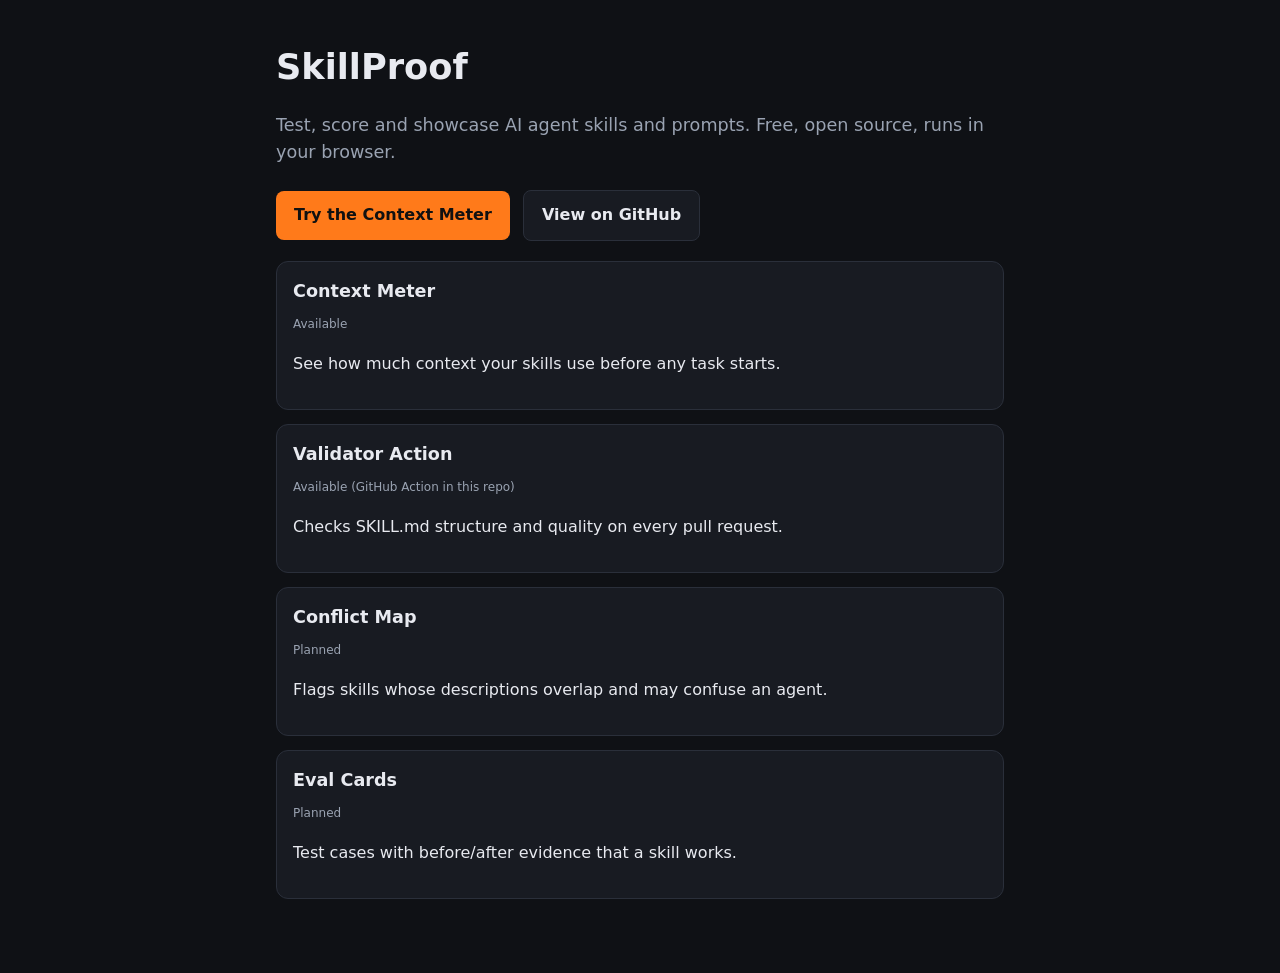
==== docs/index.html @ be1b812c "Create index.html for SkillProof landing page This HTML file serves as the main page for SkillProof," ====
<!DOCTYPE html>
<html lang="en">
<head>
<meta charset="utf-8">
<meta name="viewport" content="width=device-width, initial-scale=1">
<title>SkillProof</title>
<style>
  :root { --bg:#0f1115; --card:#181b22; --text:#e8eaf0; --muted:#9aa3b2; --accent:#ff7a1a; --line:#2a2f3a; }
  * { box-sizing: border-box; }
  body { margin:0; background:var(--bg); color:var(--text);
         font-family:system-ui,-apple-system,Segoe UI,Roboto,sans-serif; line-height:1.55; }
  main { max-width:760px; margin:0 auto; padding:40px 16px 60px; }
  h1 { font-size:2.2rem; margin:0 0 8px; }
  p.lead { color:var(--muted); font-size:1.1rem; }
  .card { background:var(--card); border:1px solid var(--line); border-radius:12px; padding:16px; margin:14px 0; }
  .card h2 { margin:0 0 6px; font-size:1.1rem; }
  .tag { font-size:.75rem; color:var(--muted); }
  a.btn { display:inline-block; background:var(--accent); color:#111; font-weight:700;
          padding:12px 18px; border-radius:8px; text-decoration:none; margin:6px 8px 6px 0; }
  a.ghost { background:var(--card); color:var(--text); border:1px solid var(--line); }
</style>
</head>
<body>
<main>
  <h1>SkillProof</h1>
  <p class="lead">Test, score and showcase AI agent skills and prompts. Free, open source, runs in your browser.</p>
  <a class="btn" href="meter/">Try the Context Meter</a>
  <a class="btn ghost" href="https://github.com/piyush2707/skillproof">View on GitHub</a>

  <div class="card"><h2>Context Meter</h2>
    <span class="tag">Available</span>
    <p>See how much context your skills use before any task starts.</p></div>
  <div class="card"><h2>Validator Action</h2>
    <span class="tag">Available (GitHub Action in this repo)</span>
    <p>Checks SKILL.md structure and quality on every pull request.</p></div>
  <div class="card"><h2>Conflict Map</h2>
    <span class="tag">Planned</span>
    <p>Flags skills whose descriptions overlap and may confuse an agent.</p></div>
  <div class="card"><h2>Eval Cards</h2>
    <span class="tag">Planned</span>
    <p>Test cases with before/after evidence that a skill works.</p></div>
</main>
</body>
</html>
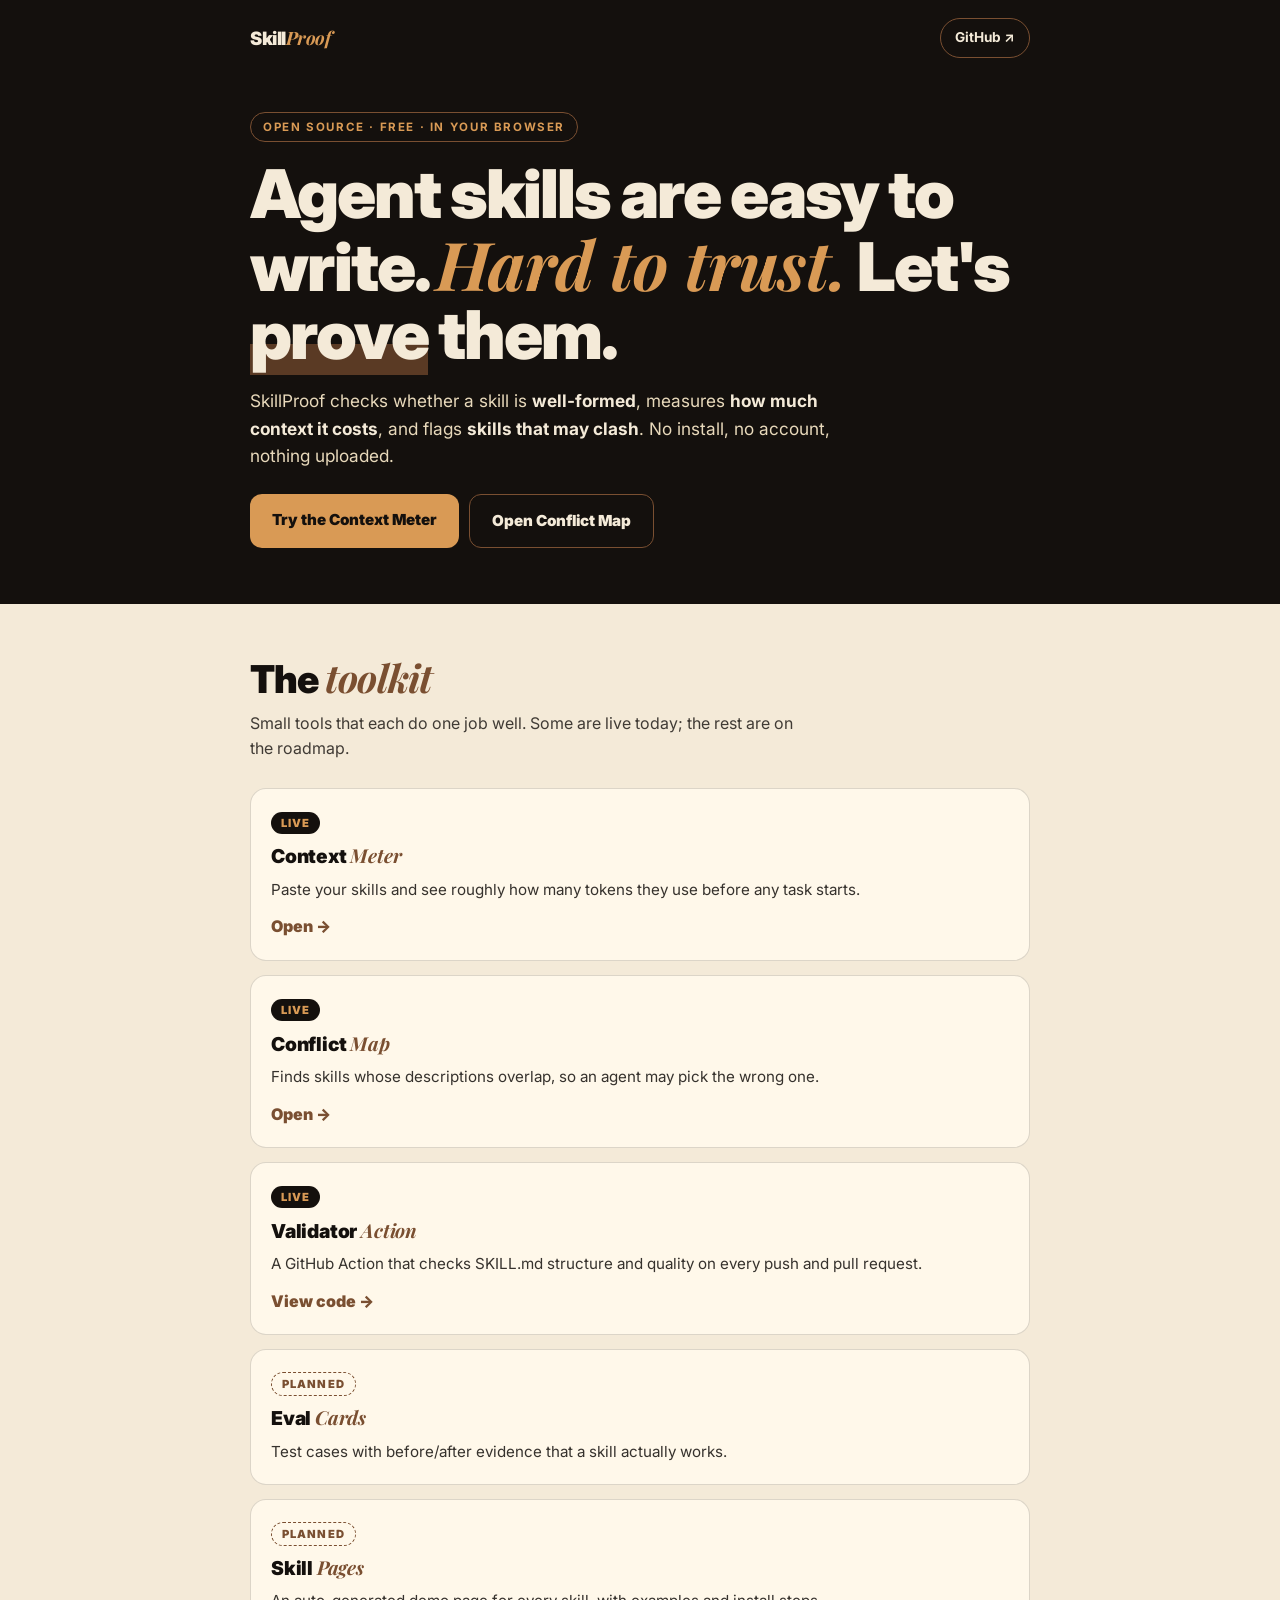
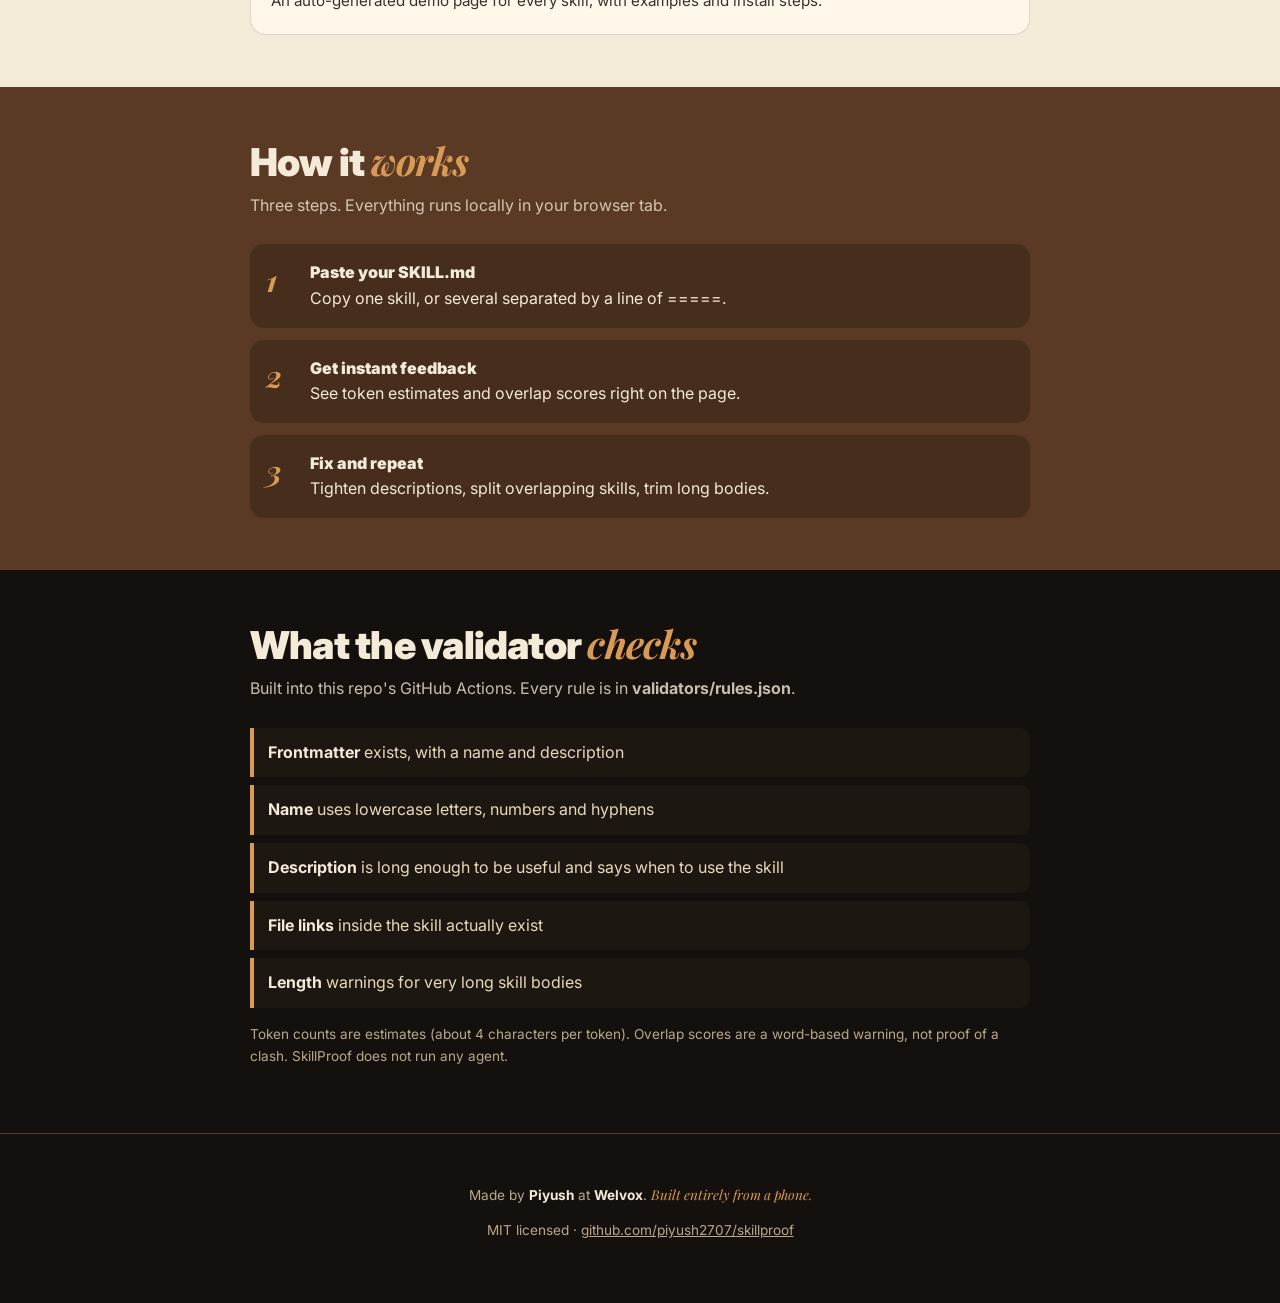
==== commit 338fcdf0: "Enhance index.html with SEO improvements and layout changes Updated the title and meta description f" ====
--- a/docs/index.html
+++ b/docs/index.html
@@ -3,42 +3,178 @@
 <head>
 <meta charset="utf-8">
 <meta name="viewport" content="width=device-width, initial-scale=1">
-<title>SkillProof</title>
+<title>SkillProof: test, score and showcase AI agent skills</title>
+<meta name="description" content="Free, open-source tools to check, measure and showcase AI agent skills. Runs in your browser.">
+<link rel="preconnect" href="https://fonts.googleapis.com">
+<link rel="preconnect" href="https://fonts.gstatic.com" crossorigin>
+<link href="https://fonts.googleapis.com/css2?family=Inter:wght@500;700;900&family=Playfair+Display:ital,wght@0,600;1,500;1,700&display=swap" rel="stylesheet">
 <style>
-  :root { --bg:#0f1115; --card:#181b22; --text:#e8eaf0; --muted:#9aa3b2; --accent:#ff7a1a; --line:#2a2f3a; }
-  * { box-sizing: border-box; }
-  body { margin:0; background:var(--bg); color:var(--text);
-         font-family:system-ui,-apple-system,Segoe UI,Roboto,sans-serif; line-height:1.55; }
-  main { max-width:760px; margin:0 auto; padding:40px 16px 60px; }
-  h1 { font-size:2.2rem; margin:0 0 8px; }
-  p.lead { color:var(--muted); font-size:1.1rem; }
-  .card { background:var(--card); border:1px solid var(--line); border-radius:12px; padding:16px; margin:14px 0; }
-  .card h2 { margin:0 0 6px; font-size:1.1rem; }
-  .tag { font-size:.75rem; color:var(--muted); }
-  a.btn { display:inline-block; background:var(--accent); color:#111; font-weight:700;
-          padding:12px 18px; border-radius:8px; text-decoration:none; margin:6px 8px 6px 0; }
-  a.ghost { background:var(--card); color:var(--text); border:1px solid var(--line); }
+  :root {
+    --black:#14100d; --ink:#1d1712; --brown:#5a3a24; --brown2:#7a4f31;
+    --caramel:#d99a55; --cream:#f4ead8; --cream2:#e8d9bb; --muted:#b9a88c;
+    --sans:'Inter',system-ui,-apple-system,'Segoe UI',Roboto,sans-serif;
+    --serif:'Playfair Display',Georgia,'Times New Roman',serif;
+  }
+  * { box-sizing:border-box; }
+  html { scroll-behavior:smooth; }
+  body { margin:0; background:var(--black); color:var(--cream); font-family:var(--sans); line-height:1.6; }
+  a { color:inherit; }
+  .wrap { max-width:820px; margin:0 auto; padding:0 20px; }
+
+  /* top bar */
+  nav { display:flex; justify-content:space-between; align-items:center; padding:18px 0; }
+  .logo { font-weight:900; letter-spacing:-.5px; font-size:1.15rem; }
+  .logo i { font-family:var(--serif); font-weight:700; color:var(--caramel); }
+  nav a.gh { font-size:.85rem; font-weight:700; border:1.5px solid var(--brown2);
+             padding:8px 14px; border-radius:999px; text-decoration:none; }
+
+  /* hero */
+  .hero { padding:36px 0 56px; }
+  .eyebrow { display:inline-block; font-size:.72rem; font-weight:700; letter-spacing:.14em;
+             text-transform:uppercase; color:var(--caramel); border:1px solid var(--brown2);
+             padding:5px 12px; border-radius:999px; }
+  h1 { font-size:clamp(2.4rem,9vw,4.2rem); line-height:1.02; margin:18px 0 16px;
+       font-weight:900; letter-spacing:-.03em; }
+  h1 em { font-family:var(--serif); font-style:italic; font-weight:700; color:var(--caramel); letter-spacing:-.01em; }
+  h1 u { text-decoration:none; background:linear-gradient(transparent 62%, var(--brown) 62%); }
+  .lead { font-size:1.08rem; color:var(--cream2); max-width:600px; }
+  .lead b { color:var(--cream); }
+  .cta { display:flex; flex-wrap:wrap; gap:10px; margin-top:24px; }
+  .btn { display:inline-block; padding:14px 22px; border-radius:12px; font-weight:900; text-decoration:none; font-size:.95rem; }
+  .btn.main { background:var(--caramel); color:var(--black); }
+  .btn.alt { background:transparent; border:1.5px solid var(--brown2); color:var(--cream); }
+
+  /* sections */
+  section { padding:52px 0; }
+  .light { background:var(--cream); color:var(--black); }
+  .brown { background:var(--brown); color:var(--cream); }
+  h2 { font-size:clamp(1.7rem,6vw,2.4rem); line-height:1.1; margin:0 0 10px; font-weight:900; letter-spacing:-.02em; }
+  h2 em { font-family:var(--serif); font-style:italic; font-weight:700; color:var(--brown2); }
+  .brown h2 em, .dark h2 em { color:var(--caramel); }
+  .sec-sub { margin:0 0 26px; opacity:.8; max-width:560px; }
+
+  /* tool cards */
+  .grid { display:grid; gap:14px; }
+  .card { border-radius:16px; padding:20px; text-decoration:none; display:block;
+          border:1.5px solid rgba(20,16,13,.15); background:#fff8ea; color:var(--black); }
+  .card h3 { margin:6px 0 6px; font-size:1.2rem; font-weight:900; letter-spacing:-.01em; }
+  .card h3 em { font-family:var(--serif); font-style:italic; font-weight:700; color:var(--brown2); }
+  .card p { margin:0; font-size:.95rem; opacity:.85; }
+  .tag { font-size:.7rem; font-weight:900; letter-spacing:.1em; text-transform:uppercase;
+         padding:4px 10px; border-radius:999px; }
+  .tag.live { background:var(--black); color:var(--caramel); }
+  .tag.soon { background:transparent; border:1.5px dashed var(--brown2); color:var(--brown2); }
+  .card .go { display:inline-block; margin-top:12px; font-weight:900; color:var(--brown2); }
+
+  /* steps */
+  .steps { counter-reset:s; display:grid; gap:12px; padding:0; list-style:none; margin:0; }
+  .steps li { counter-increment:s; background:rgba(0,0,0,.22); border-radius:14px; padding:16px 16px 16px 60px; position:relative; }
+  .steps li::before { content:counter(s); position:absolute; left:16px; top:12px;
+                      font-family:var(--serif); font-style:italic; font-weight:700; font-size:1.9rem; color:var(--caramel); }
+  .steps b { display:block; font-weight:900; }
+
+  /* checks list */
+  .checks { list-style:none; padding:0; margin:0; display:grid; gap:8px; }
+  .checks li { padding:12px 14px; border-left:4px solid var(--caramel); background:var(--ink); border-radius:0 10px 10px 0; color:var(--cream2); }
+  .checks b { color:var(--cream); }
+
+  .note { font-size:.85rem; color:var(--muted); margin-top:16px; }
+  footer { padding:36px 0 48px; text-align:center; color:var(--muted); font-size:.85rem; border-top:1px solid var(--brown); }
+  footer b { color:var(--cream); }
+  footer i { font-family:var(--serif); color:var(--caramel); }
 </style>
 </head>
 <body>
-<main>
-  <h1>SkillProof</h1>
-  <p class="lead">Test, score and showcase AI agent skills and prompts. Free, open source, runs in your browser.</p>
-  <a class="btn" href="meter/">Try the Context Meter</a>
-  <a class="btn ghost" href="https://github.com/piyush2707/skillproof">View on GitHub</a>
 
-  <div class="card"><h2>Context Meter</h2>
-    <span class="tag">Available</span>
-    <p>See how much context your skills use before any task starts.</p></div>
-  <div class="card"><h2>Validator Action</h2>
-    <span class="tag">Available (GitHub Action in this repo)</span>
-    <p>Checks SKILL.md structure and quality on every pull request.</p></div>
-  <div class="card"><h2>Conflict Map</h2>
-    <span class="tag">Planned</span>
-    <p>Flags skills whose descriptions overlap and may confuse an agent.</p></div>
-  <div class="card"><h2>Eval Cards</h2>
-    <span class="tag">Planned</span>
-    <p>Test cases with before/after evidence that a skill works.</p></div>
-</main>
+<header class="wrap">
+  <nav>
+    <div class="logo">Skill<i>Proof</i></div>
+    <a class="gh" href="https://github.com/piyush2707/skillproof">GitHub ↗</a>
+  </nav>
+
+  <div class="hero">
+    <span class="eyebrow">Open source · Free · In your browser</span>
+    <h1>Agent skills are easy to write. <em>Hard to trust.</em> Let's <u>prove</u> them.</h1>
+    <p class="lead">SkillProof checks whether a skill is <b>well-formed</b>, measures <b>how much context it costs</b>,
+       and flags <b>skills that may clash</b>. No install, no account, nothing uploaded.</p>
+    <div class="cta">
+      <a class="btn main" href="meter/">Try the Context Meter</a>
+      <a class="btn alt" href="conflicts/">Open Conflict Map</a>
+    </div>
+  </div>
+</header>
+
+<section class="light" id="tools">
+  <div class="wrap">
+    <h2>The <em>toolkit</em></h2>
+    <p class="sec-sub">Small tools that each do one job well. Some are live today; the rest are on the roadmap.</p>
+    <div class="grid">
+      <a class="card" href="meter/">
+        <span class="tag live">Live</span>
+        <h3>Context <em>Meter</em></h3>
+        <p>Paste your skills and see roughly how many tokens they use before any task starts.</p>
+        <span class="go">Open →</span>
+      </a>
+      <a class="card" href="conflicts/">
+        <span class="tag live">Live</span>
+        <h3>Conflict <em>Map</em></h3>
+        <p>Finds skills whose descriptions overlap, so an agent may pick the wrong one.</p>
+        <span class="go">Open →</span>
+      </a>
+      <a class="card" href="https://github.com/piyush2707/skillproof/tree/main/validators">
+        <span class="tag live">Live</span>
+        <h3>Validator <em>Action</em></h3>
+        <p>A GitHub Action that checks SKILL.md structure and quality on every push and pull request.</p>
+        <span class="go">View code →</span>
+      </a>
+      <div class="card">
+        <span class="tag soon">Planned</span>
+        <h3>Eval <em>Cards</em></h3>
+        <p>Test cases with before/after evidence that a skill actually works.</p>
+      </div>
+      <div class="card">
+        <span class="tag soon">Planned</span>
+        <h3>Skill <em>Pages</em></h3>
+        <p>An auto-generated demo page for every skill, with examples and install steps.</p>
+      </div>
+    </div>
+  </div>
+</section>
+
+<section class="brown" id="how">
+  <div class="wrap">
+    <h2>How it <em>works</em></h2>
+    <p class="sec-sub">Three steps. Everything runs locally in your browser tab.</p>
+    <ol class="steps">
+      <li><b>Paste your SKILL.md</b>Copy one skill, or several separated by a line of =====.</li>
+      <li><b>Get instant feedback</b>See token estimates and overlap scores right on the page.</li>
+      <li><b>Fix and repeat</b>Tighten descriptions, split overlapping skills, trim long bodies.</li>
+    </ol>
+  </div>
+</section>
+
+<section class="dark" id="validator">
+  <div class="wrap">
+    <h2>What the validator <em>checks</em></h2>
+    <p class="sec-sub">Built into this repo's GitHub Actions. Every rule is in <b>validators/rules.json</b>.</p>
+    <ul class="checks">
+      <li><b>Frontmatter</b> exists, with a name and description</li>
+      <li><b>Name</b> uses lowercase letters, numbers and hyphens</li>
+      <li><b>Description</b> is long enough to be useful and says when to use the skill</li>
+      <li><b>File links</b> inside the skill actually exist</li>
+      <li><b>Length</b> warnings for very long skill bodies</li>
+    </ul>
+    <p class="note">Token counts are estimates (about 4 characters per token). Overlap scores are a word-based warning,
+       not proof of a clash. SkillProof does not run any agent.</p>
+  </div>
+</section>
+
+<footer>
+  <div class="wrap">
+    <p>Made by <b>Piyush</b> at <b>Welvox</b>. <i>Built entirely from a phone.</i></p>
+    <p>MIT licensed · <a href="https://github.com/piyush2707/skillproof">github.com/piyush2707/skillproof</a></p>
+  </div>
+</footer>
+
 </body>
 </html>
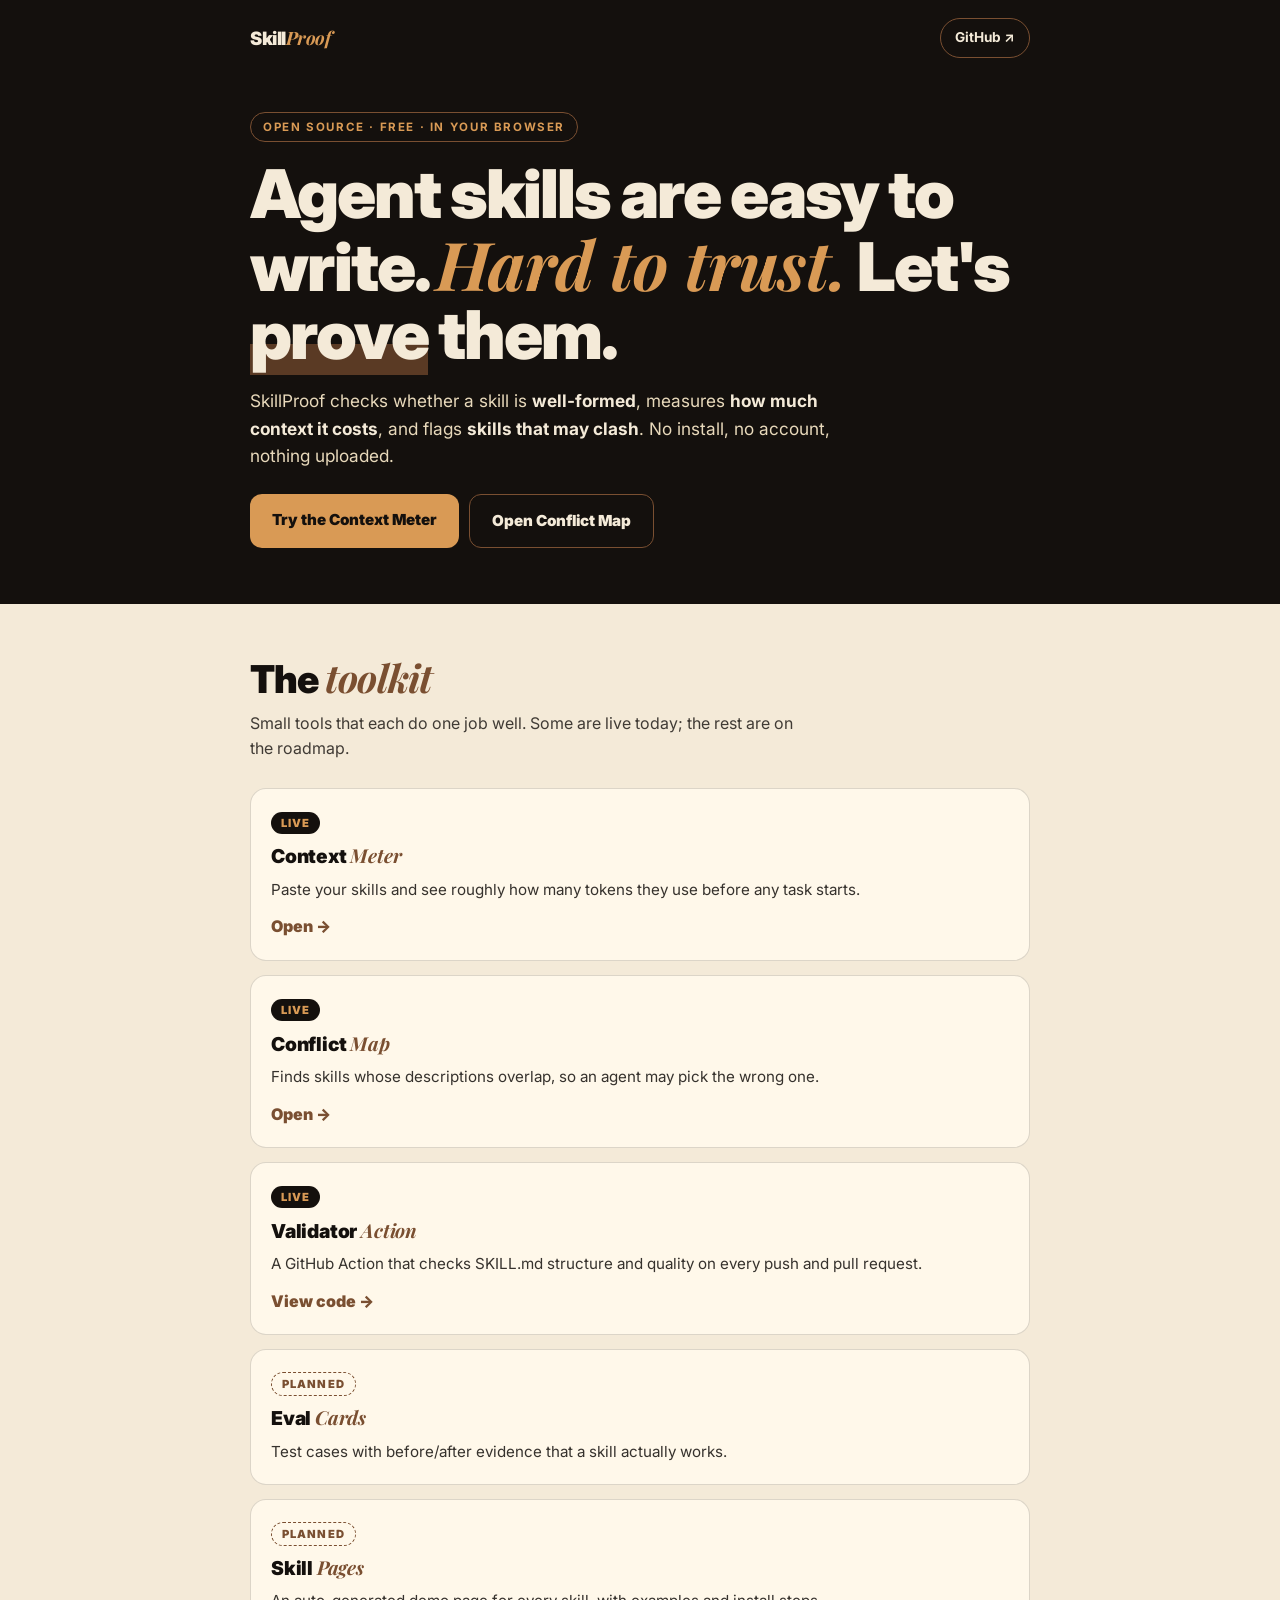
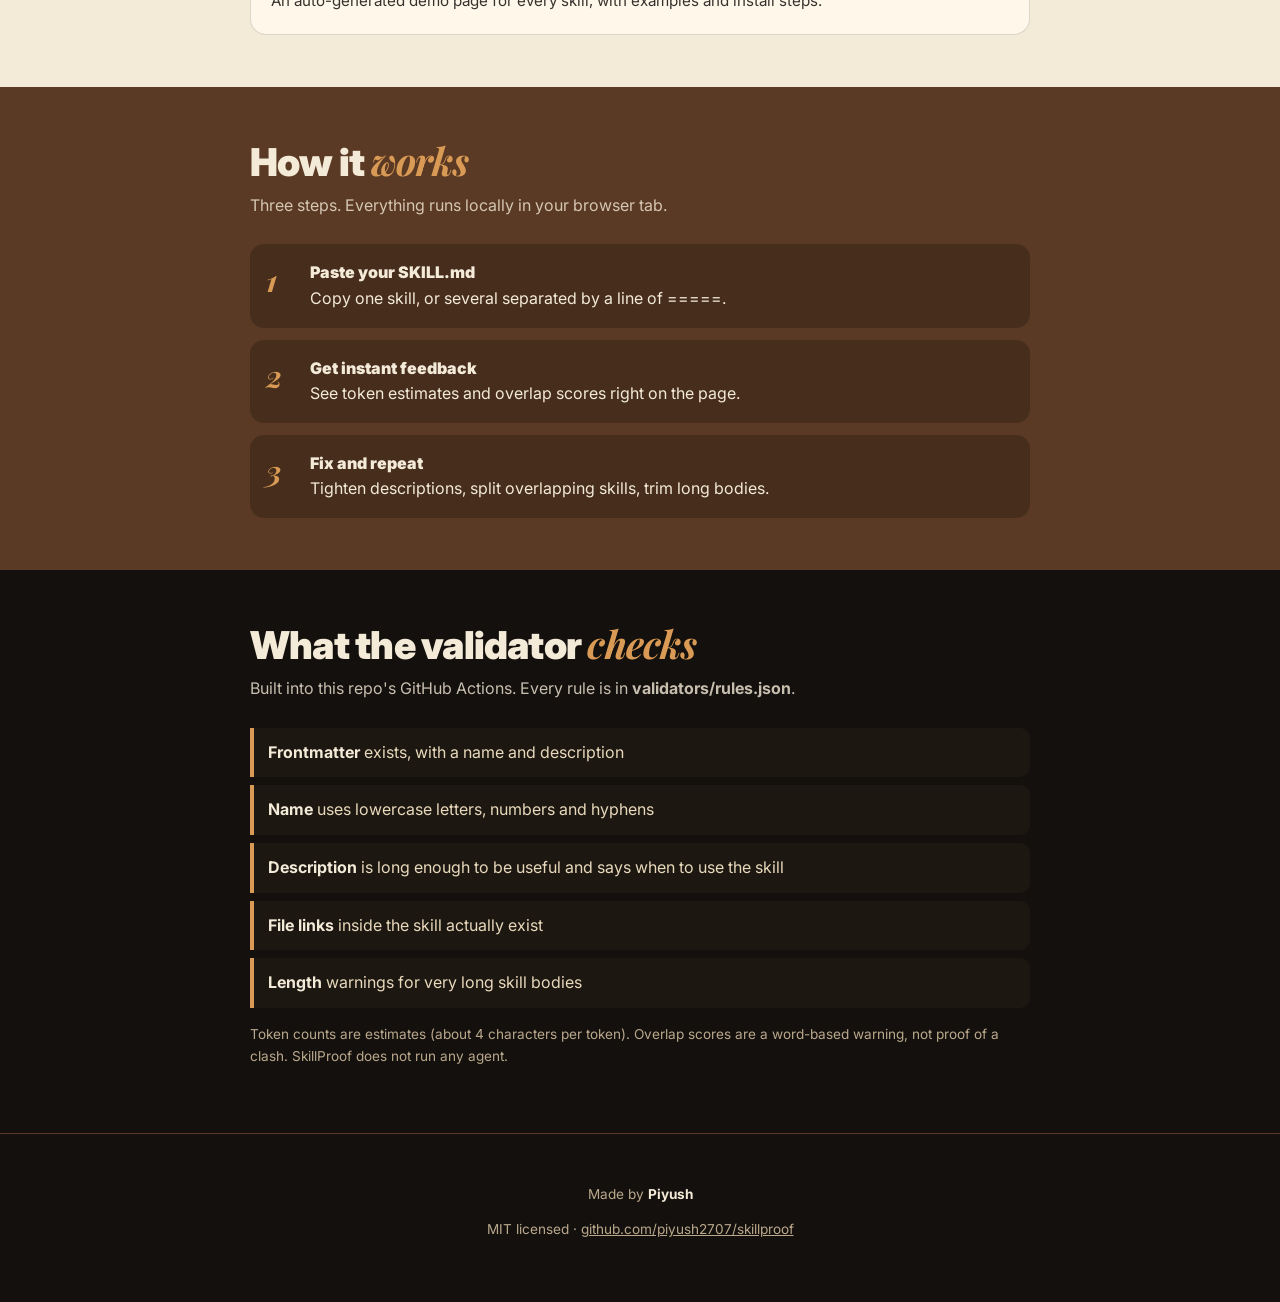
==== commit 48493393: "Remove extra text from footer in index.html" ====
--- a/docs/index.html
+++ b/docs/index.html
@@ -171,7 +171,7 @@
 
 <footer>
   <div class="wrap">
-    <p>Made by <b>Piyush</b> at <b>Welvox</b>. <i>Built entirely from a phone.</i></p>
+    <p>Made by <b>Piyush</b> </p>
     <p>MIT licensed · <a href="https://github.com/piyush2707/skillproof">github.com/piyush2707/skillproof</a></p>
   </div>
 </footer>
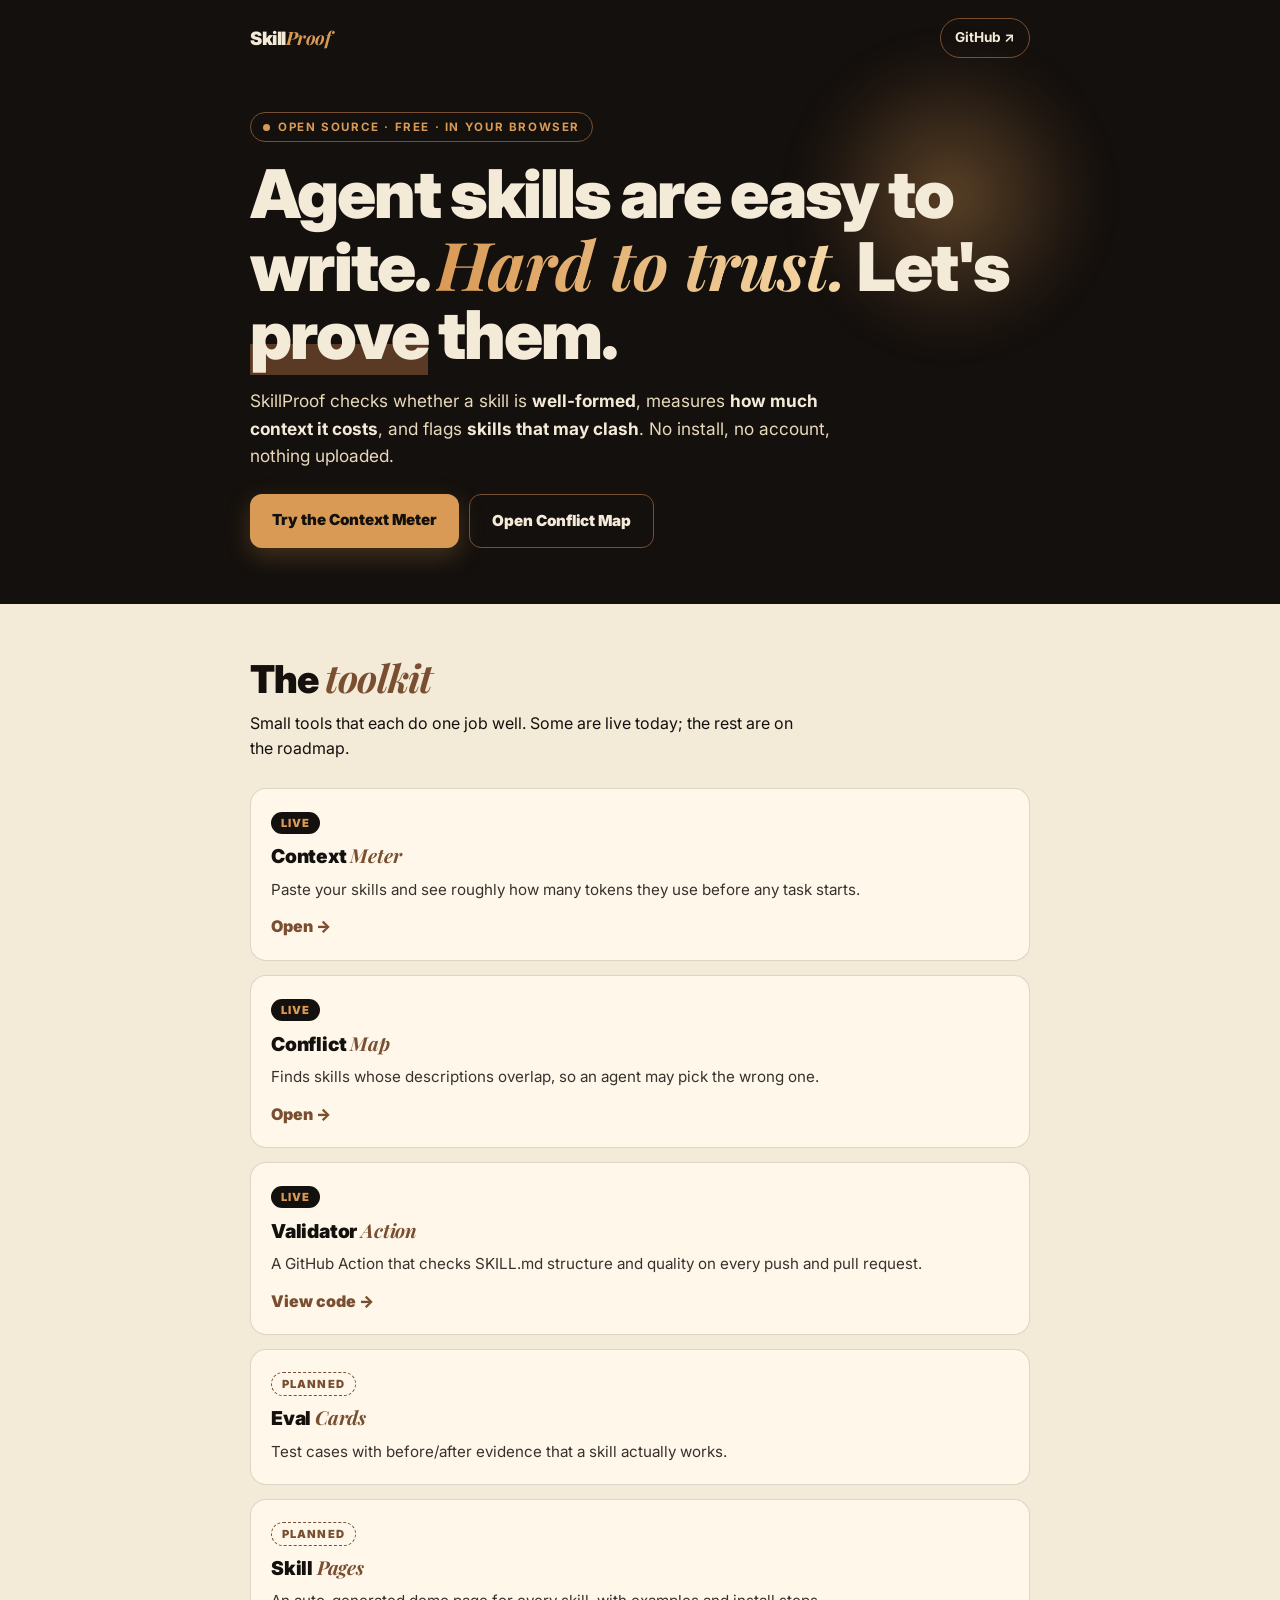
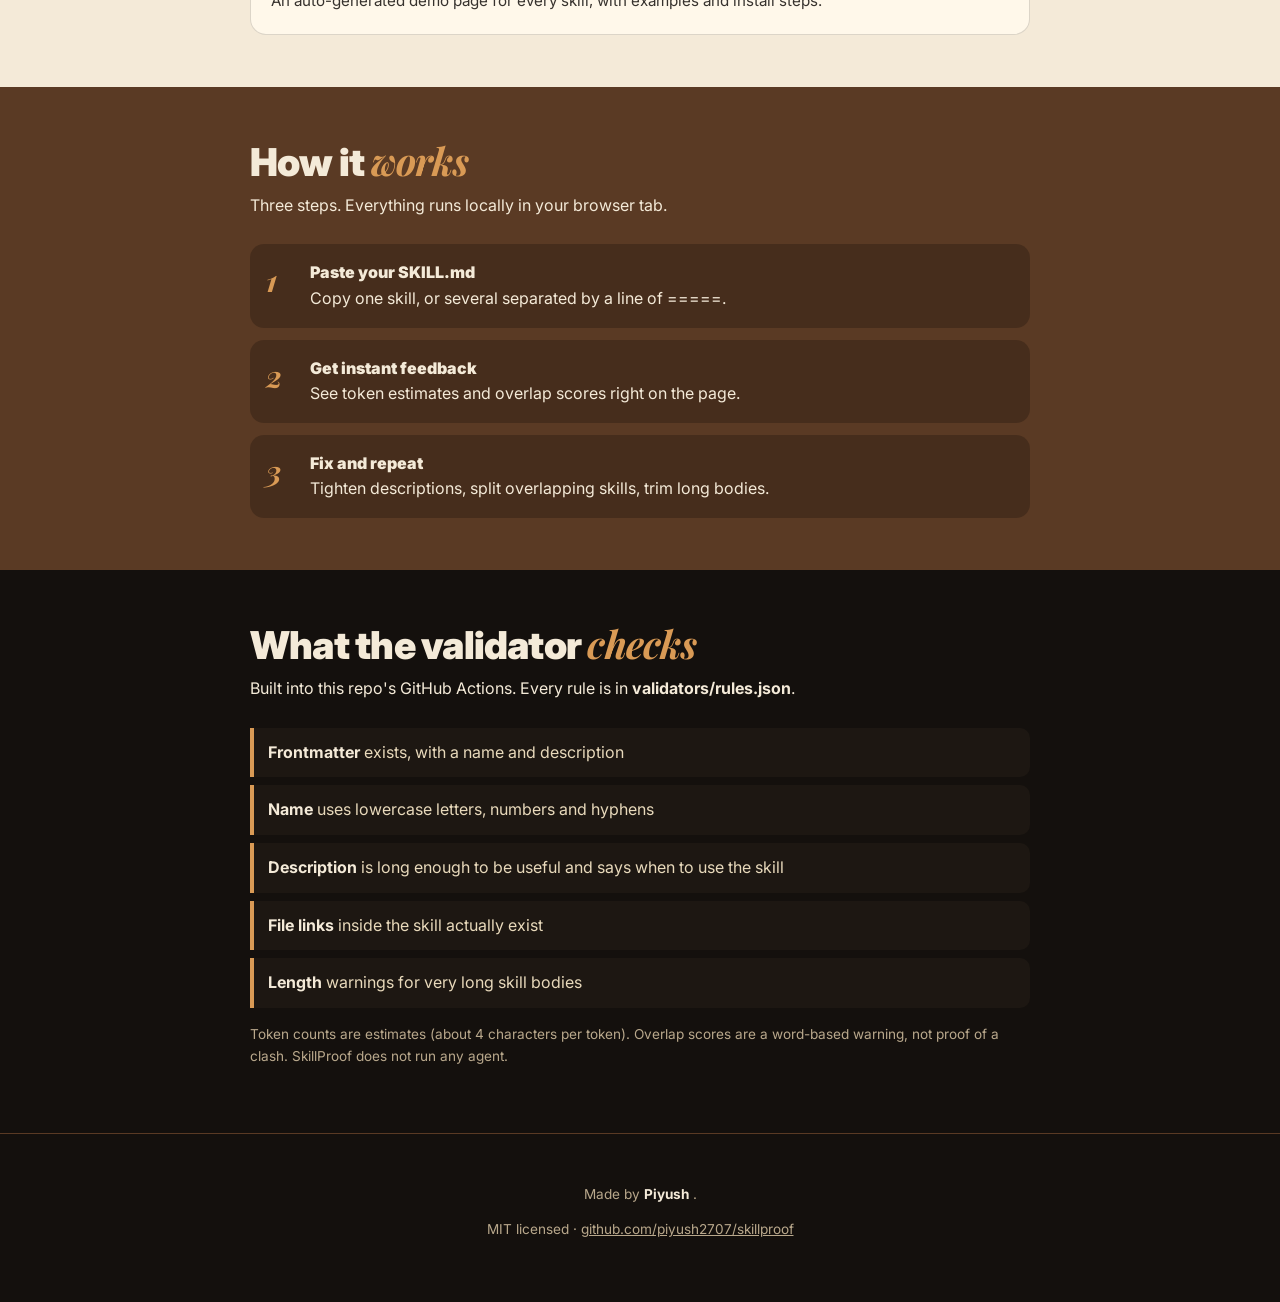
==== commit ca5af2c7: "Enhance styles with animations and update footer Added animations and improved footer content." ====
--- a/docs/index.html
+++ b/docs/index.html
@@ -17,7 +17,7 @@
   }
   * { box-sizing:border-box; }
   html { scroll-behavior:smooth; }
-  body { margin:0; background:var(--black); color:var(--cream); font-family:var(--sans); line-height:1.6; }
+  body { margin:0; background:var(--black); color:var(--cream); font-family:var(--sans); line-height:1.6; overflow-x:hidden; }
   a { color:inherit; }
   .wrap { max-width:820px; margin:0 auto; padding:0 20px; }
 
@@ -29,7 +29,7 @@
              padding:8px 14px; border-radius:999px; text-decoration:none; }
 
   /* hero */
-  .hero { padding:36px 0 56px; }
+  .hero { padding:36px 0 56px; position:relative; }
   .eyebrow { display:inline-block; font-size:.72rem; font-weight:700; letter-spacing:.14em;
              text-transform:uppercase; color:var(--caramel); border:1px solid var(--brown2);
              padding:5px 12px; border-radius:999px; }
@@ -81,7 +81,72 @@
   .note { font-size:.85rem; color:var(--muted); margin-top:16px; }
   footer { padding:36px 0 48px; text-align:center; color:var(--muted); font-size:.85rem; border-top:1px solid var(--brown); }
   footer b { color:var(--cream); }
-  footer i { font-family:var(--serif); color:var(--caramel); }
+
+  /* ---------- animations ---------- */
+  .hero::before {
+    content:""; position:absolute; z-index:-1; right:-80px; top:-40px;
+    width:320px; height:320px; border-radius:50%;
+    background:radial-gradient(circle, rgba(217,154,85,.35), rgba(90,58,36,.15) 55%, transparent 70%);
+    filter:blur(10px); animation:float 9s ease-in-out infinite;
+  }
+  @keyframes float {
+    0%,100% { transform:translate(0,0) scale(1); }
+    50% { transform:translate(-30px,24px) scale(1.12); }
+  }
+  @keyframes fadeUp {
+    from { opacity:0; transform:translateY(22px); }
+    to { opacity:1; transform:translateY(0); }
+  }
+  nav, .eyebrow, h1, .lead, .cta { animation:fadeUp .8s cubic-bezier(.2,.7,.2,1) both; }
+  .eyebrow { animation-delay:.1s; }
+  h1 { animation-delay:.2s; }
+  .lead { animation-delay:.35s; }
+  .cta { animation-delay:.5s; }
+
+  /* shimmering italic words in the headline */
+  h1 em {
+    background:linear-gradient(90deg, var(--caramel), #f6d9a8, var(--caramel));
+    background-size:200% 100%;
+    -webkit-background-clip:text; background-clip:text;
+    -webkit-text-fill-color:transparent; color:transparent;
+    animation:shimmer 4s linear infinite;
+  }
+  @keyframes shimmer { to { background-position:-200% 0; } }
+
+  /* pulsing dot in the eyebrow */
+  .eyebrow::before {
+    content:""; display:inline-block; width:7px; height:7px; border-radius:50%;
+    background:var(--caramel); margin-right:8px; vertical-align:middle;
+    animation:pulse 1.8s ease-out infinite;
+  }
+  @keyframes pulse {
+    0% { box-shadow:0 0 0 0 rgba(217,154,85,.7); }
+    100% { box-shadow:0 0 0 10px rgba(217,154,85,0); }
+  }
+
+  /* buttons and cards */
+  .btn { transition:transform .2s ease, box-shadow .2s ease; }
+  .btn.main { box-shadow:0 8px 24px rgba(217,154,85,.25); }
+  .btn:hover { transform:translateY(-3px); }
+  .btn:active { transform:scale(.97); }
+  .card { transition:transform .25s ease, box-shadow .25s ease, border-color .25s ease; }
+  a.card:hover { transform:translateY(-6px); box-shadow:0 14px 30px rgba(90,58,36,.25); border-color:var(--brown2); }
+  a.card:active { transform:scale(.98); }
+  .card .go { transition:transform .2s ease; }
+  a.card:hover .go { transform:translateX(6px); }
+  nav a.gh { transition:background .2s ease, color .2s ease; }
+  nav a.gh:hover { background:var(--caramel); color:var(--black); }
+  .checks li { transition:transform .2s ease, background .2s ease; }
+  .checks li:hover { transform:translateX(6px); background:#261d16; }
+
+  /* scroll reveal (only active when JavaScript runs) */
+  .js .reveal { opacity:0; transform:translateY(26px); transition:opacity .7s ease, transform .7s ease; }
+  .js .reveal.show { opacity:1; transform:none; }
+
+  @media (prefers-reduced-motion: reduce) {
+    *, *::before, *::after { animation:none !important; transition:none !important; }
+    .js .reveal { opacity:1; transform:none; }
+  }
 </style>
 </head>
 <body>
@@ -171,10 +236,27 @@
 
 <footer>
   <div class="wrap">
-    <p>Made by <b>Piyush</b> </p>
+    <p>Made by <b>Piyush</b> .</p>
     <p>MIT licensed · <a href="https://github.com/piyush2707/skillproof">github.com/piyush2707/skillproof</a></p>
   </div>
 </footer>
 
+<script>
+(function () {
+  var items = document.querySelectorAll(".card, .steps li, .checks li, h2, .sec-sub, .note");
+  if (!("IntersectionObserver" in window)) return;
+  document.documentElement.className += " js";
+  var io = new IntersectionObserver(function (entries) {
+    entries.forEach(function (e) {
+      if (e.isIntersecting) { e.target.classList.add("show"); io.unobserve(e.target); }
+    });
+  }, { threshold: 0.12 });
+  items.forEach(function (el, i) {
+    el.classList.add("reveal");
+    el.style.transitionDelay = ((i % 4) * 90) + "ms";
+    io.observe(el);
+  });
+})();
+</script>
 </body>
 </html>
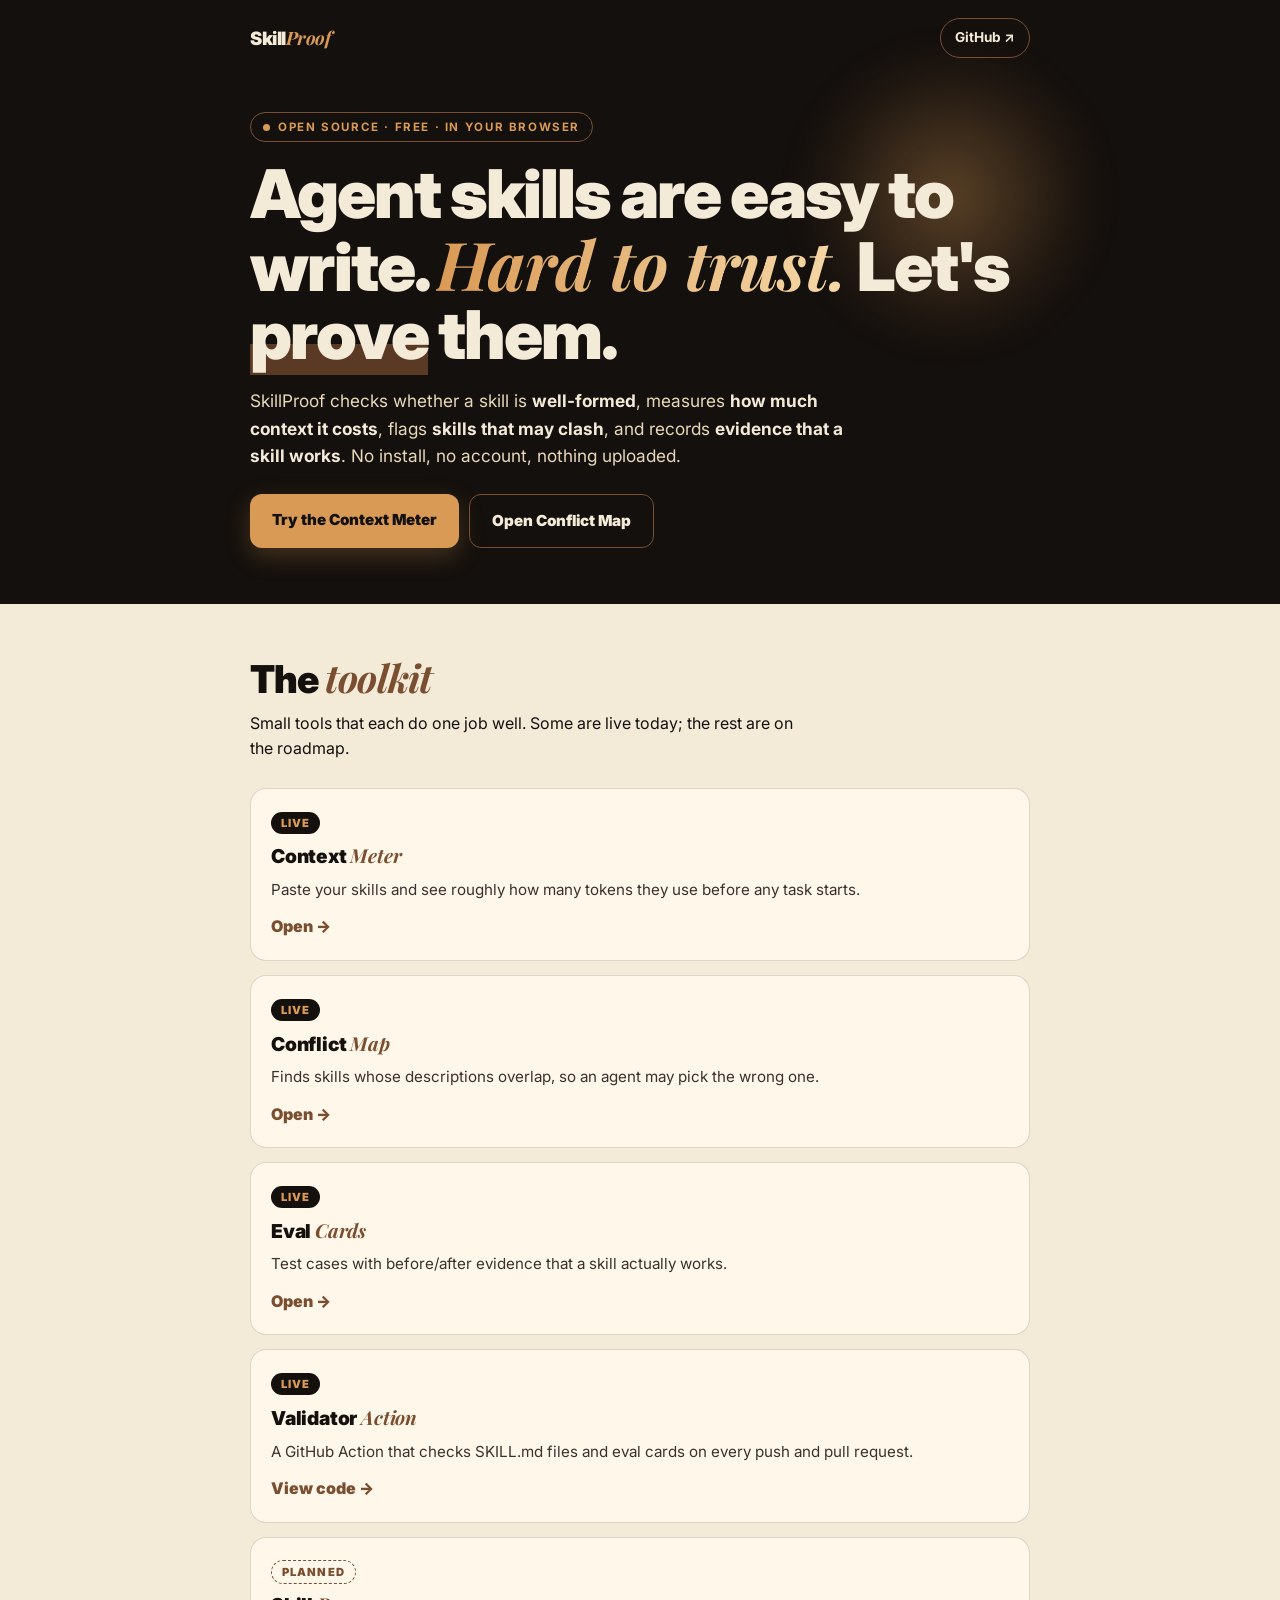
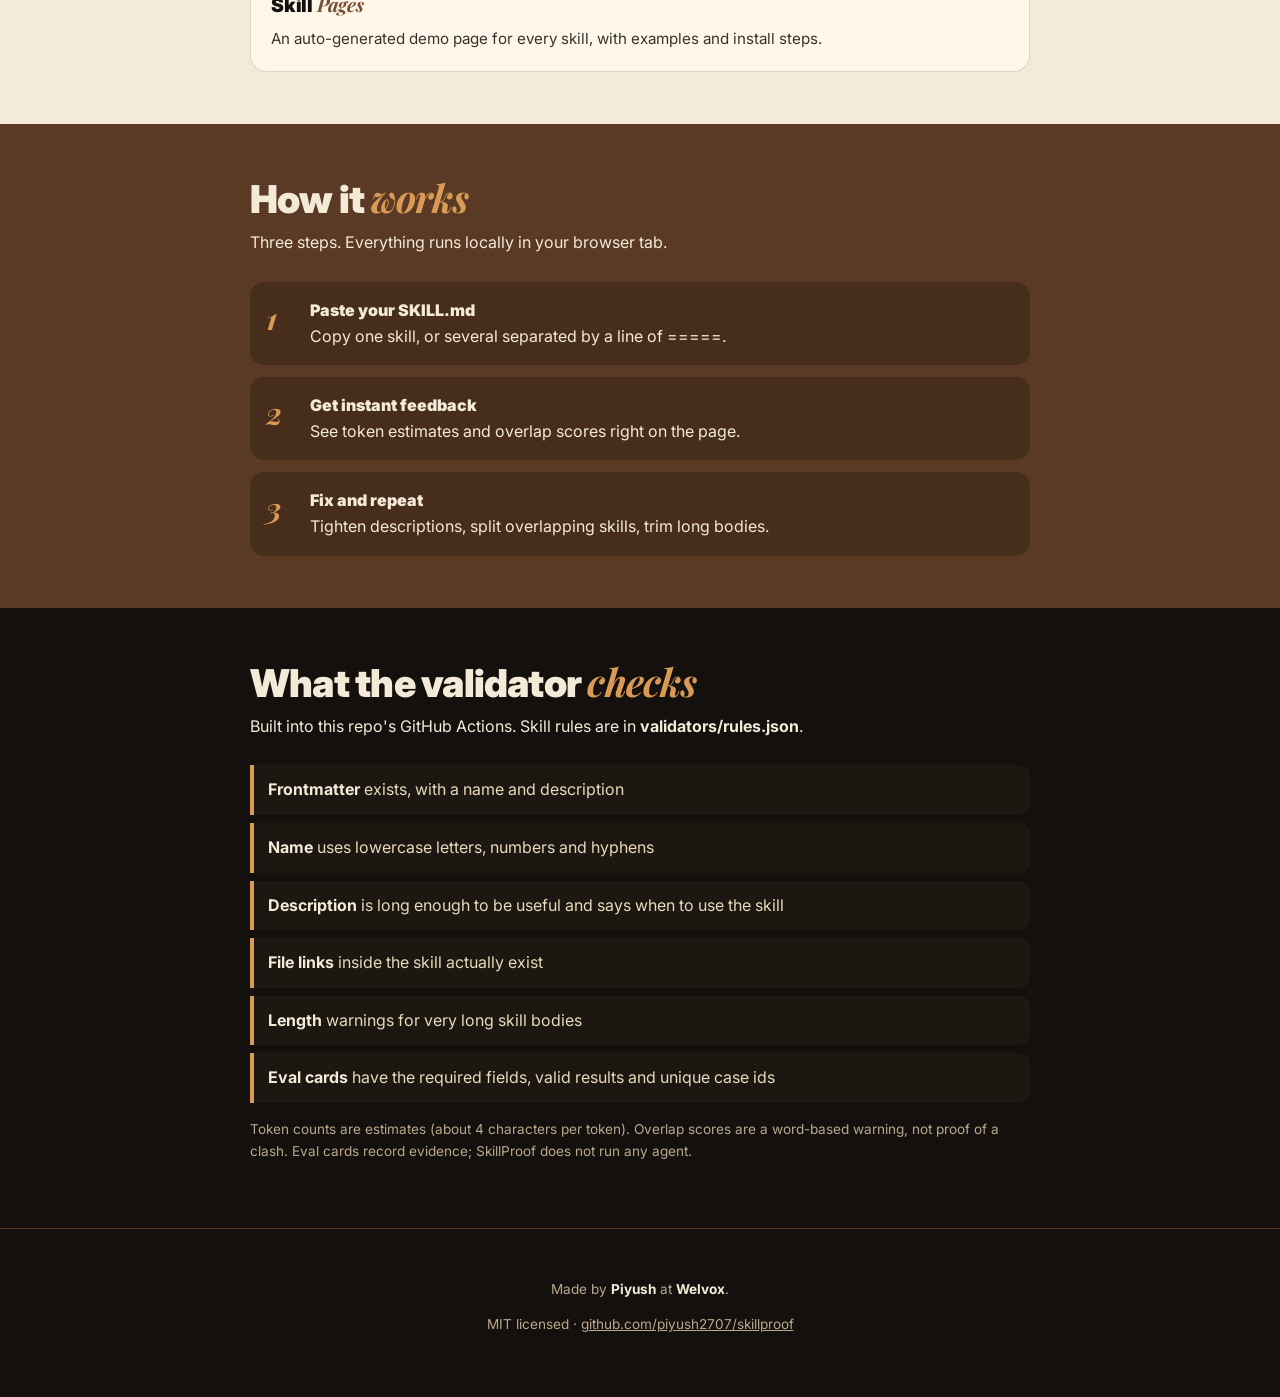
==== commit 4405ae1b: "Clarify validator and eval card descriptions Updated text to clarify the functionality of the valida" ====
--- a/docs/index.html
+++ b/docs/index.html
@@ -161,7 +161,7 @@
     <span class="eyebrow">Open source · Free · In your browser</span>
     <h1>Agent skills are easy to write. <em>Hard to trust.</em> Let's <u>prove</u> them.</h1>
     <p class="lead">SkillProof checks whether a skill is <b>well-formed</b>, measures <b>how much context it costs</b>,
-       and flags <b>skills that may clash</b>. No install, no account, nothing uploaded.</p>
+       flags <b>skills that may clash</b>, and records <b>evidence that a skill works</b>. No install, no account, nothing uploaded.</p>
     <div class="cta">
       <a class="btn main" href="meter/">Try the Context Meter</a>
       <a class="btn alt" href="conflicts/">Open Conflict Map</a>
@@ -186,17 +186,18 @@
         <p>Finds skills whose descriptions overlap, so an agent may pick the wrong one.</p>
         <span class="go">Open →</span>
       </a>
-      <a class="card" href="https://github.com/piyush2707/skillproof/tree/main/validators">
-        <span class="tag live">Live</span>
-        <h3>Validator <em>Action</em></h3>
-        <p>A GitHub Action that checks SKILL.md structure and quality on every push and pull request.</p>
-        <span class="go">View code →</span>
-      </a>
-      <div class="card">
-        <span class="tag soon">Planned</span>
+      <a class="card" href="evals/">
+        <span class="tag live">Live</span>
         <h3>Eval <em>Cards</em></h3>
         <p>Test cases with before/after evidence that a skill actually works.</p>
-      </div>
+        <span class="go">Open →</span>
+      </a>
+      <a class="card" href="https://github.com/piyush2707/skillproof/tree/main/validators">
+        <span class="tag live">Live</span>
+        <h3>Validator <em>Action</em></h3>
+        <p>A GitHub Action that checks SKILL.md files and eval cards on every push and pull request.</p>
+        <span class="go">View code →</span>
+      </a>
       <div class="card">
         <span class="tag soon">Planned</span>
         <h3>Skill <em>Pages</em></h3>
@@ -221,22 +222,23 @@
 <section class="dark" id="validator">
   <div class="wrap">
     <h2>What the validator <em>checks</em></h2>
-    <p class="sec-sub">Built into this repo's GitHub Actions. Every rule is in <b>validators/rules.json</b>.</p>
+    <p class="sec-sub">Built into this repo's GitHub Actions. Skill rules are in <b>validators/rules.json</b>.</p>
     <ul class="checks">
       <li><b>Frontmatter</b> exists, with a name and description</li>
       <li><b>Name</b> uses lowercase letters, numbers and hyphens</li>
       <li><b>Description</b> is long enough to be useful and says when to use the skill</li>
       <li><b>File links</b> inside the skill actually exist</li>
       <li><b>Length</b> warnings for very long skill bodies</li>
+      <li><b>Eval cards</b> have the required fields, valid results and unique case ids</li>
     </ul>
     <p class="note">Token counts are estimates (about 4 characters per token). Overlap scores are a word-based warning,
-       not proof of a clash. SkillProof does not run any agent.</p>
+       not proof of a clash. Eval cards record evidence; SkillProof does not run any agent.</p>
   </div>
 </section>
 
 <footer>
   <div class="wrap">
-    <p>Made by <b>Piyush</b> .</p>
+    <p>Made by <b>Piyush</b> at <b>Welvox</b>.</p>
     <p>MIT licensed · <a href="https://github.com/piyush2707/skillproof">github.com/piyush2707/skillproof</a></p>
   </div>
 </footer>
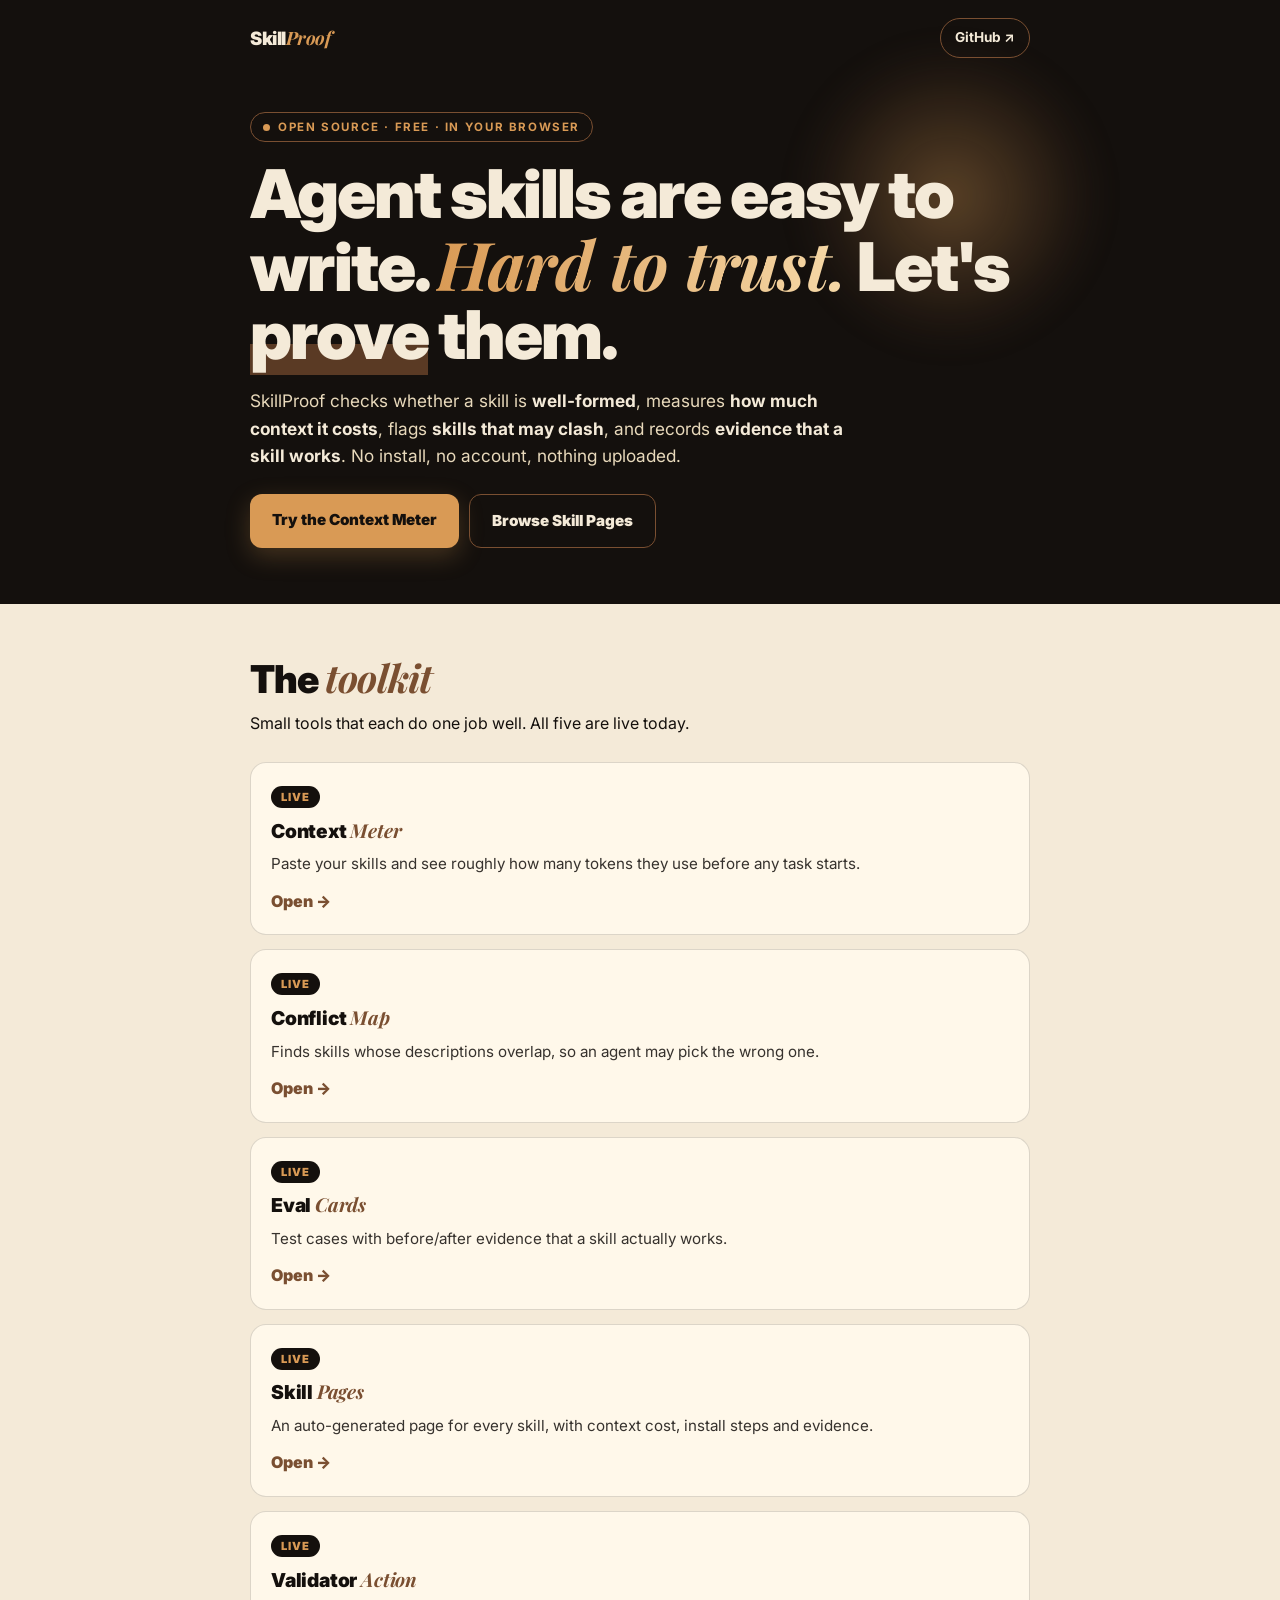
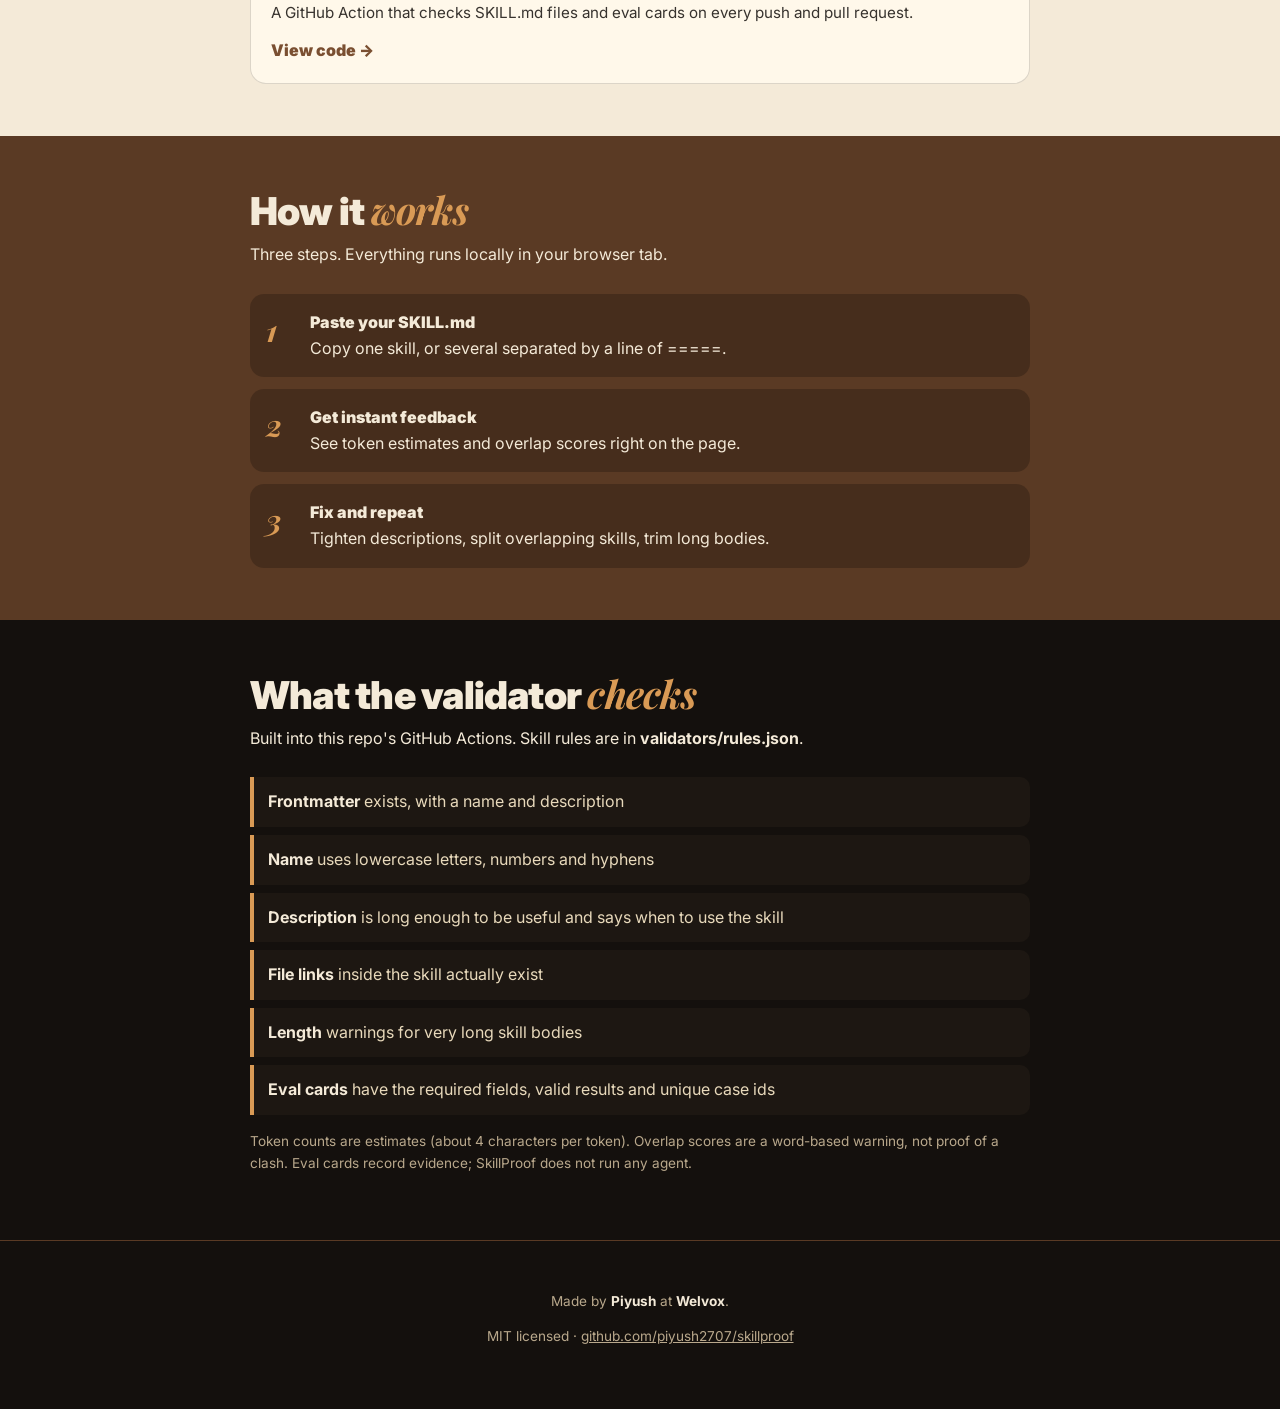
==== commit 7d2fb5ef: "Update index.html for skill pages and toolkit description" ====
--- a/docs/index.html
+++ b/docs/index.html
@@ -164,7 +164,7 @@
        flags <b>skills that may clash</b>, and records <b>evidence that a skill works</b>. No install, no account, nothing uploaded.</p>
     <div class="cta">
       <a class="btn main" href="meter/">Try the Context Meter</a>
-      <a class="btn alt" href="conflicts/">Open Conflict Map</a>
+      <a class="btn alt" href="skills/">Browse Skill Pages</a>
     </div>
   </div>
 </header>
@@ -172,7 +172,7 @@
 <section class="light" id="tools">
   <div class="wrap">
     <h2>The <em>toolkit</em></h2>
-    <p class="sec-sub">Small tools that each do one job well. Some are live today; the rest are on the roadmap.</p>
+    <p class="sec-sub">Small tools that each do one job well. All five are live today.</p>
     <div class="grid">
       <a class="card" href="meter/">
         <span class="tag live">Live</span>
@@ -190,6 +190,12 @@
         <span class="tag live">Live</span>
         <h3>Eval <em>Cards</em></h3>
         <p>Test cases with before/after evidence that a skill actually works.</p>
+        <span class="go">Open →</span>
+      </a>
+      <a class="card" href="skills/">
+        <span class="tag live">Live</span>
+        <h3>Skill <em>Pages</em></h3>
+        <p>An auto-generated page for every skill, with context cost, install steps and evidence.</p>
         <span class="go">Open →</span>
       </a>
       <a class="card" href="https://github.com/piyush2707/skillproof/tree/main/validators">
@@ -198,11 +204,6 @@
         <p>A GitHub Action that checks SKILL.md files and eval cards on every push and pull request.</p>
         <span class="go">View code →</span>
       </a>
-      <div class="card">
-        <span class="tag soon">Planned</span>
-        <h3>Skill <em>Pages</em></h3>
-        <p>An auto-generated demo page for every skill, with examples and install steps.</p>
-      </div>
     </div>
   </div>
 </section>
